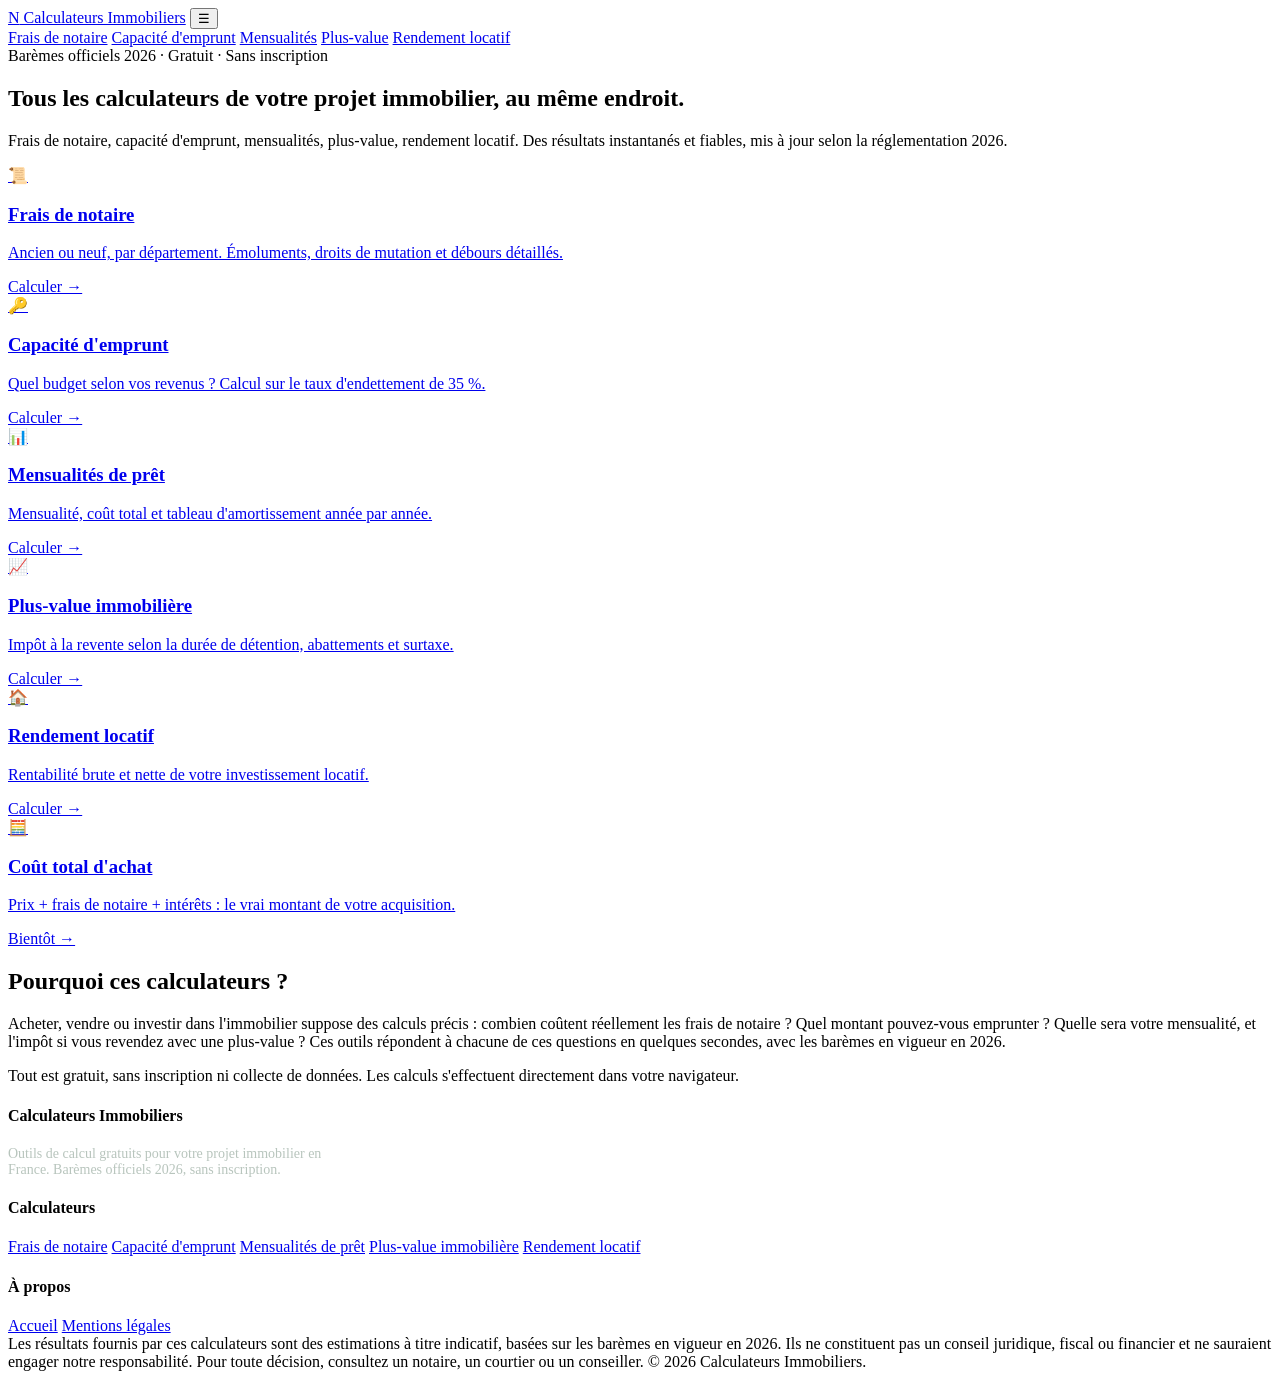
==== index.html @ 678459cd "Ajout index.html" ====
<!DOCTYPE html><html lang="fr"><head>
<meta charset="UTF-8"><meta name="viewport" content="width=device-width,initial-scale=1">
<title>Calculateurs Immobiliers 2026 — Frais de notaire, prêt, plus-value (gratuit)</title>
<meta name="description" content="Calculez gratuitement vos frais de notaire, capacité d'emprunt, mensualités de prêt, plus-value et rendement locatif. Barèmes officiels 2026, sans inscription.">
<link rel="canonical" href="https://biloute26.github.io/immo/">
<meta property="og:title" content="Calculateurs Immobiliers 2026"><meta property="og:description" content="Tous les calculateurs pour votre projet immobilier. Gratuit, à jour 2026."><meta property="og:type" content="website">
<link rel="preconnect" href="https://fonts.googleapis.com"><link rel="preconnect" href="https://fonts.gstatic.com" crossorigin>
<link href="https://fonts.googleapis.com/css2?family=Fraunces:opsz,wght@9..144,500;9..144,600;9..144,700&family=Inter:wght@400;500;600;700&display=swap" rel="stylesheet">
<link rel="stylesheet" href="shared.css">
<script async src="https://pagead2.googlesyndication.com/pagead/js/adsbygoogle.js?client=ca-pub-2586059139929294" crossorigin="anonymous"></script>
<script type="application/ld+json">{"@context":"https://schema.org","@type":"WebSite","name":"Calculateurs Immobiliers","url":"https://biloute26.github.io/immo/"}</script>
</head><body>
<header class="site"><div class="wrap">
<a href="index.html" class="logo"><span class="mark">N</span> Calculateurs Immobiliers</a>
<button class="burger" onclick="document.getElementById('nav').classList.toggle('open')">☰</button>
<nav class="main" id="nav">
<a href="frais-de-notaire.html">Frais de notaire</a>
<a href="capacite-emprunt.html">Capacité d'emprunt</a>
<a href="mensualites-pret.html">Mensualités</a>
<a href="plus-value.html">Plus-value</a>
<a href="rendement-locatif.html">Rendement locatif</a>
</nav></div></header>
<section class="hero"><div class="wrap">
<div class="eyebrow">Barèmes officiels 2026 · Gratuit · Sans inscription</div>
<h1>Tous les calculateurs de votre projet immobilier, au même endroit.</h1>
<p>Frais de notaire, capacité d'emprunt, mensualités, plus-value, rendement locatif. Des résultats instantanés et fiables, mis à jour selon la réglementation 2026.</p>
</div></section>
<div class="tools wrap"><div class="tools-grid">
<a class="tool-card" href="frais-de-notaire.html"><div class="ic">📜</div><h3>Frais de notaire</h3><p>Ancien ou neuf, par département. Émoluments, droits de mutation et débours détaillés.</p><div class="go">Calculer →</div></a>
<a class="tool-card" href="capacite-emprunt.html"><div class="ic">🔑</div><h3>Capacité d'emprunt</h3><p>Quel budget selon vos revenus ? Calcul sur le taux d'endettement de 35 %.</p><div class="go">Calculer →</div></a>
<a class="tool-card" href="mensualites-pret.html"><div class="ic">📊</div><h3>Mensualités de prêt</h3><p>Mensualité, coût total et tableau d'amortissement année par année.</p><div class="go">Calculer →</div></a>
<a class="tool-card" href="plus-value.html"><div class="ic">📈</div><h3>Plus-value immobilière</h3><p>Impôt à la revente selon la durée de détention, abattements et surtaxe.</p><div class="go">Calculer →</div></a>
<a class="tool-card" href="rendement-locatif.html"><div class="ic">🏠</div><h3>Rendement locatif</h3><p>Rentabilité brute et nette de votre investissement locatif.</p><div class="go">Calculer →</div></a>
<a class="tool-card" href="frais-de-notaire.html"><div class="ic">🧮</div><h3>Coût total d'achat</h3><p>Prix + frais de notaire + intérêts : le vrai montant de votre acquisition.</p><div class="go">Bientôt →</div></a>
</div></div>
<div class="container content">
<h2>Pourquoi ces calculateurs ?</h2>
<p>Acheter, vendre ou investir dans l'immobilier suppose des calculs précis : combien coûtent réellement les frais de notaire ? Quel montant pouvez-vous emprunter ? Quelle sera votre mensualité, et l'impôt si vous revendez avec une plus-value ? Ces outils répondent à chacune de ces questions en quelques secondes, avec les barèmes en vigueur en 2026.</p>
<p>Tout est gratuit, sans inscription ni collecte de données. Les calculs s'effectuent directement dans votre navigateur.</p>
<div class="ad-slot"><ins class="adsbygoogle" style="display:block" data-ad-client="ca-pub-2586059139929294" data-ad-slot="0000000000" data-ad-format="auto" data-full-width-responsive="true"></ins><script>(adsbygoogle=window.adsbygoogle||[]).push({});</script></div>
</div>
<footer class="site"><div class="wrap">
<div class="cols">
<div><h4>Calculateurs Immobiliers</h4><p style="font-size:14px;color:#B8C5BD;max-width:340px">Outils de calcul gratuits pour votre projet immobilier en France. Barèmes officiels 2026, sans inscription.</p></div>
<div><h4>Calculateurs</h4>
<a href="frais-de-notaire.html">Frais de notaire</a>
<a href="capacite-emprunt.html">Capacité d'emprunt</a>
<a href="mensualites-pret.html">Mensualités de prêt</a>
<a href="plus-value.html">Plus-value immobilière</a>
<a href="rendement-locatif.html">Rendement locatif</a></div>
<div><h4>À propos</h4>
<a href="index.html">Accueil</a>
<a href="mentions-legales.html">Mentions légales</a></div>
</div>
<div class="disc">Les résultats fournis par ces calculateurs sont des estimations à titre indicatif, basées sur les barèmes en vigueur en 2026. Ils ne constituent pas un conseil juridique, fiscal ou financier et ne sauraient engager notre responsabilité. Pour toute décision, consultez un notaire, un courtier ou un conseiller. © 2026 Calculateurs Immobiliers.</div>
</div></footer>
<script src="calc.js"></script>
<script>document.addEventListener('click',e=>{if(!e.target.closest('nav')&&!e.target.closest('.burger')){const n=document.getElementById('nav');if(n)n.classList.remove('open')}})</script>
</body></html>
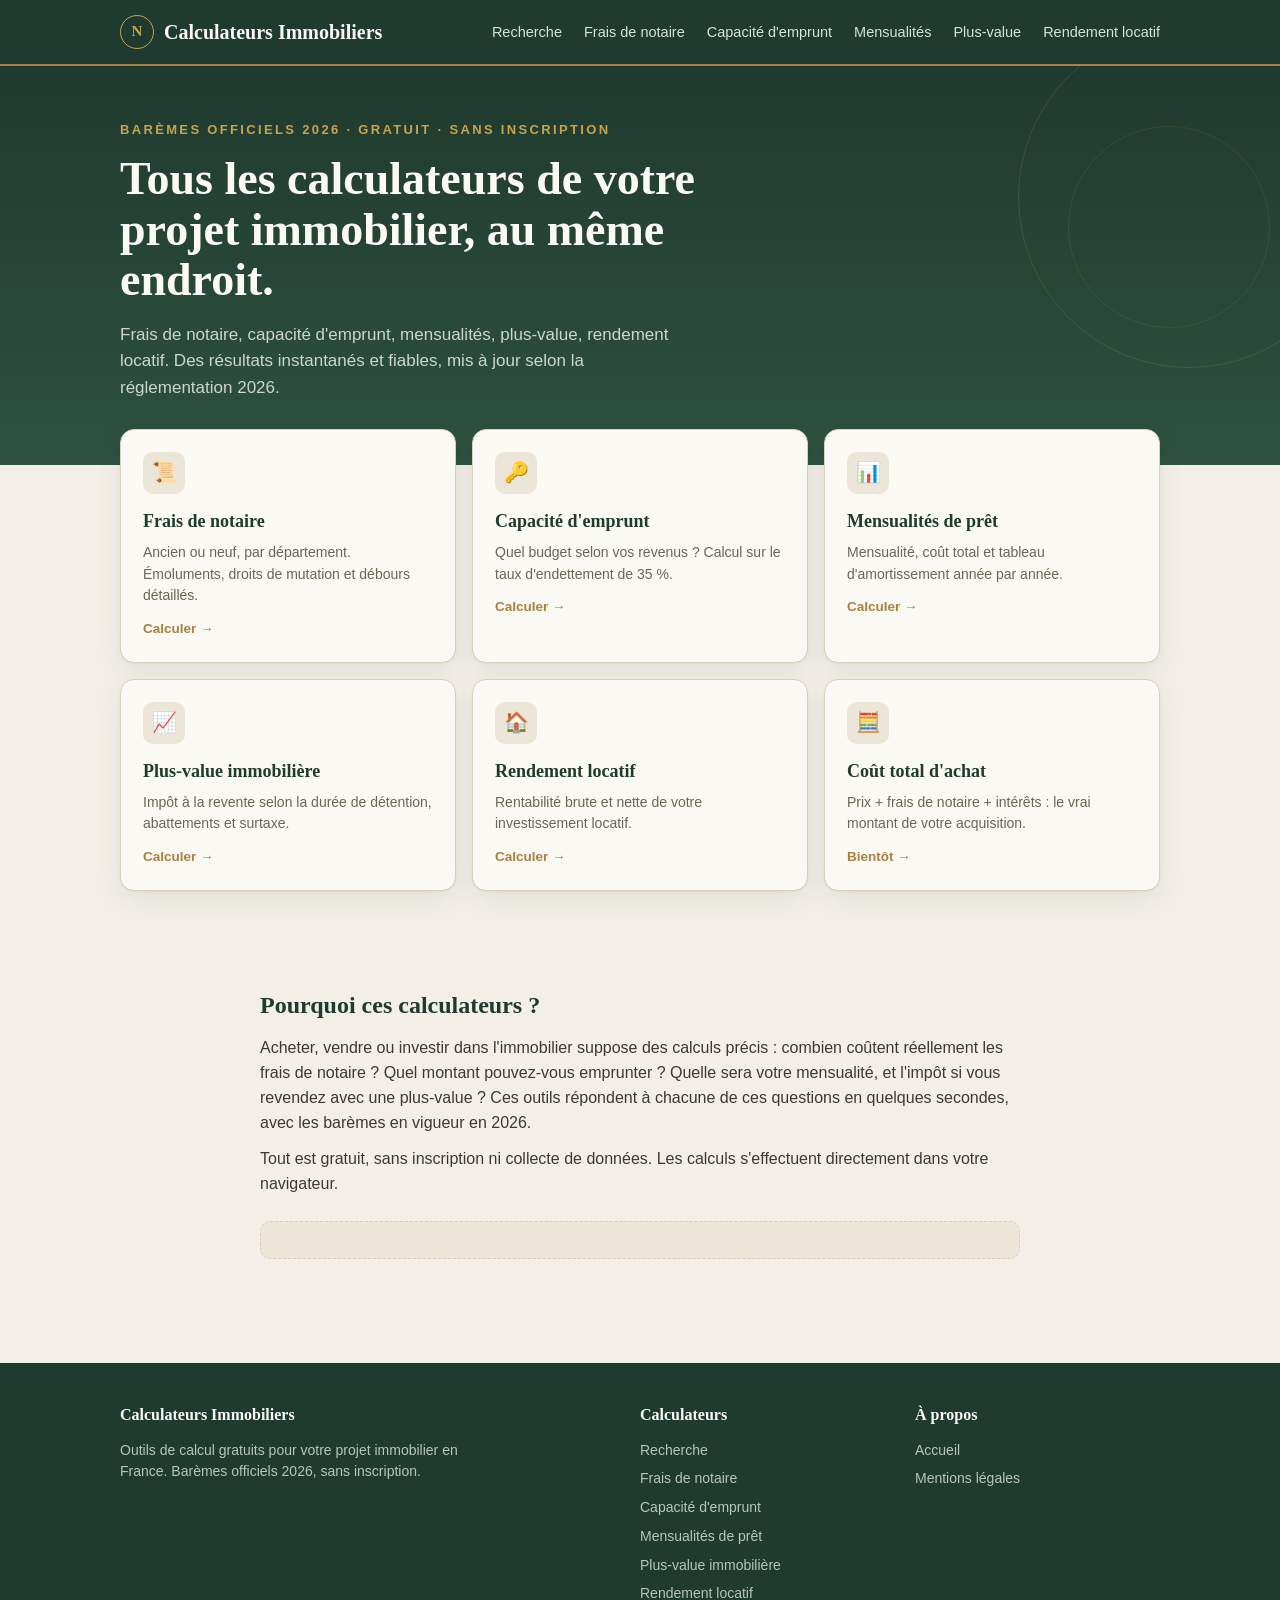
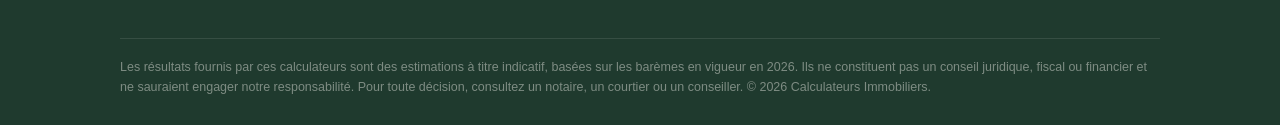
==== commit 37caa602: "Ajout lien recherche" ====
--- a/index.html
+++ b/index.html
@@ -14,6 +14,7 @@
 <a href="index.html" class="logo"><span class="mark">N</span> Calculateurs Immobiliers</a>
 <button class="burger" onclick="document.getElementById('nav').classList.toggle('open')">☰</button>
 <nav class="main" id="nav">
+<a href="recherche.html">Recherche</a>
 <a href="frais-de-notaire.html">Frais de notaire</a>
 <a href="capacite-emprunt.html">Capacité d'emprunt</a>
 <a href="mensualites-pret.html">Mensualités</a>
@@ -43,6 +44,7 @@
 <div class="cols">
 <div><h4>Calculateurs Immobiliers</h4><p style="font-size:14px;color:#B8C5BD;max-width:340px">Outils de calcul gratuits pour votre projet immobilier en France. Barèmes officiels 2026, sans inscription.</p></div>
 <div><h4>Calculateurs</h4>
+<a href="recherche.html">Recherche</a>
 <a href="frais-de-notaire.html">Frais de notaire</a>
 <a href="capacite-emprunt.html">Capacité d'emprunt</a>
 <a href="mensualites-pret.html">Mensualités de prêt</a>
--- a/shared.css
+++ b/shared.css
@@ -0,0 +1,111 @@
+:root{
+--paper:#F3EFE6;--paper2:#ECE6D8;--ink:#1F3A2E;--ink2:#2E5141;
+--brass:#A9803E;--brass2:#C9A24B;--line:#D8CFBC;--text:#23231F;--muted:#6B6557;
+--white:#FBF9F3;--shadow:0 1px 2px rgba(31,58,46,.06),0 8px 28px rgba(31,58,46,.08);
+--ok:#2E7D52;--warn:#B5562A;
+}
+*{box-sizing:border-box;margin:0;padding:0}
+html{scroll-behavior:smooth}
+body{font-family:'Inter',-apple-system,BlinkMacSystemFont,'Segoe UI',sans-serif;background:var(--paper);color:var(--text);line-height:1.55;-webkit-font-smoothing:antialiased}
+h1,h2,h3,.serif{font-family:'Fraunces','Georgia',serif}
+a{color:var(--ink2);text-decoration:none}
+a:hover{text-decoration:underline}
+.wrap{max-width:1080px;margin:0 auto;padding:0 20px}
+.container{max-width:760px;margin:0 auto;padding:0 20px}
+
+/* HEADER */
+header.site{background:var(--ink);color:var(--white);position:sticky;top:0;z-index:50;border-bottom:2px solid var(--brass)}
+header.site .wrap{display:flex;align-items:center;justify-content:space-between;height:64px}
+.logo{display:flex;align-items:center;gap:10px;color:var(--white);font-family:'Fraunces',serif;font-weight:600;font-size:20px}
+.logo:hover{text-decoration:none}
+.logo .mark{width:34px;height:34px;border:1.5px solid var(--brass2);border-radius:50%;display:grid;place-items:center;font-size:15px;color:var(--brass2);font-weight:700}
+nav.main{display:flex;gap:22px}
+nav.main a{color:#D8E0DA;font-size:14.5px;font-weight:500}
+nav.main a:hover{color:var(--white);text-decoration:none}
+.burger{display:none;background:none;border:none;color:var(--white);font-size:26px;cursor:pointer}
+
+/* HERO */
+.hero{background:linear-gradient(180deg,var(--ink) 0%,var(--ink2) 100%);color:var(--white);padding:54px 0 64px;position:relative;overflow:hidden}
+.hero:after{content:"";position:absolute;right:-80px;top:-40px;width:340px;height:340px;border:1px solid rgba(201,162,75,.18);border-radius:50%}
+.hero:before{content:"";position:absolute;right:10px;top:60px;width:200px;height:200px;border:1px solid rgba(201,162,75,.12);border-radius:50%}
+.hero .eyebrow{color:var(--brass2);font-size:13px;letter-spacing:.18em;text-transform:uppercase;font-weight:600;margin-bottom:14px}
+.hero h1{font-size:clamp(30px,5vw,46px);line-height:1.1;font-weight:600;max-width:680px;margin-bottom:16px}
+.hero p{color:#CBD6CF;font-size:17px;max-width:560px}
+
+/* GRID CARDS */
+.tools{margin:-36px auto 56px;position:relative;z-index:5}
+.tools-grid{display:grid;grid-template-columns:repeat(3,1fr);gap:16px}
+.tool-card{background:var(--white);border:1px solid var(--line);border-radius:14px;padding:22px;box-shadow:var(--shadow);transition:transform .18s,box-shadow .18s;display:block}
+.tool-card:hover{transform:translateY(-3px);box-shadow:0 4px 10px rgba(31,58,46,.1),0 18px 44px rgba(31,58,46,.14);text-decoration:none}
+.tool-card .ic{width:42px;height:42px;border-radius:10px;background:var(--paper2);display:grid;place-items:center;margin-bottom:14px;font-size:20px}
+.tool-card h3{font-size:18px;color:var(--ink);margin-bottom:6px}
+.tool-card p{font-size:14px;color:var(--muted)}
+.tool-card .go{margin-top:12px;color:var(--brass);font-size:13.5px;font-weight:600}
+
+/* CALC PAGE */
+.calc-head{padding:34px 0 10px}
+.calc-head .crumb{font-size:13px;color:var(--muted);margin-bottom:12px}
+.calc-head h1{font-size:clamp(26px,4vw,36px);color:var(--ink);margin-bottom:10px;line-height:1.12}
+.calc-head .lead{color:var(--muted);font-size:16px;max-width:640px}
+
+.panel{background:var(--white);border:1px solid var(--line);border-radius:16px;box-shadow:var(--shadow);padding:26px;margin:22px 0}
+.field{margin-bottom:18px}
+.field label{display:block;font-size:14px;font-weight:600;color:var(--ink);margin-bottom:7px}
+.field .hint{font-size:12.5px;color:var(--muted);font-weight:400;margin-top:4px}
+.inp{position:relative}
+.inp input,.inp select{width:100%;padding:13px 15px;font-size:16px;border:1.5px solid var(--line);border-radius:10px;background:var(--white);color:var(--text);font-family:inherit;transition:border-color .15s}
+.inp input:focus,.inp select:focus{outline:none;border-color:var(--ink2);box-shadow:0 0 0 3px rgba(46,81,65,.1)}
+.inp .unit{position:absolute;right:14px;top:50%;transform:translateY(-50%);color:var(--muted);font-size:15px;pointer-events:none}
+.seg{display:flex;gap:0;border:1.5px solid var(--line);border-radius:10px;overflow:hidden}
+.seg button{flex:1;padding:12px;background:var(--white);border:none;font-family:inherit;font-size:14.5px;font-weight:600;color:var(--muted);cursor:pointer;transition:.15s}
+.seg button.active{background:var(--ink2);color:var(--white)}
+.seg button:not(:last-child){border-right:1.5px solid var(--line)}
+.row2{display:grid;grid-template-columns:1fr 1fr;gap:16px}
+
+/* RESULT */
+.result{background:linear-gradient(165deg,var(--ink) 0%,var(--ink2) 100%);color:var(--white);border-radius:16px;padding:28px;margin:22px 0}
+.result .big-label{color:var(--brass2);font-size:13px;letter-spacing:.12em;text-transform:uppercase;font-weight:600}
+.result .big{font-family:'Fraunces',serif;font-size:clamp(38px,7vw,58px);font-weight:600;line-height:1;margin:8px 0 4px}
+.result .sub{color:#CBD6CF;font-size:15px}
+.breakdown{margin-top:22px;border-top:1px solid rgba(255,255,255,.14);padding-top:18px}
+.brow{display:flex;justify-content:space-between;padding:9px 0;font-size:15px;border-bottom:1px solid rgba(255,255,255,.08)}
+.brow:last-child{border-bottom:none}
+.brow .v{font-weight:600}
+.brow.total{font-size:17px;color:var(--brass2);font-weight:700;margin-top:4px}
+.amort{width:100%;border-collapse:collapse;margin-top:16px;font-size:13.5px}
+.amort th,.amort td{padding:8px 6px;text-align:right;border-bottom:1px solid var(--line)}
+.amort th{color:var(--muted);font-weight:600;text-align:right}
+.amort th:first-child,.amort td:first-child{text-align:left}
+
+/* CONTENT */
+.content{padding:8px 0 40px}
+.content h2{font-size:24px;color:var(--ink);margin:32px 0 12px}
+.content h3{font-size:18px;color:var(--ink);margin:22px 0 8px}
+.content p{margin-bottom:12px;color:#3A3A33}
+.content ul{margin:0 0 14px 20px;color:#3A3A33}
+.content li{margin-bottom:6px}
+.faq details{background:var(--white);border:1px solid var(--line);border-radius:10px;margin-bottom:10px;padding:0 16px}
+.faq summary{padding:15px 0;font-weight:600;color:var(--ink);cursor:pointer;list-style:none}
+.faq summary::-webkit-details-marker{display:none}
+.faq summary:before{content:"+";color:var(--brass);font-weight:700;margin-right:10px}
+.faq details[open] summary:before{content:"−"}
+.faq details p{padding:0 0 15px;color:#3A3A33}
+.ad-slot{background:var(--paper2);border:1px dashed var(--line);border-radius:10px;padding:18px;text-align:center;color:var(--muted);font-size:13px;margin:24px 0}
+
+/* FOOTER */
+footer.site{background:var(--ink);color:#B8C5BD;padding:40px 0 28px;margin-top:40px}
+footer.site .cols{display:grid;grid-template-columns:2fr 1fr 1fr;gap:30px;margin-bottom:26px}
+footer.site h4{color:var(--white);font-family:'Fraunces',serif;font-size:16px;margin-bottom:12px}
+footer.site a{color:#B8C5BD;display:block;font-size:14px;margin-bottom:7px}
+footer.site a:hover{color:var(--white)}
+footer.site .disc{font-size:12.5px;color:#7E8C83;border-top:1px solid rgba(255,255,255,.1);padding-top:18px;line-height:1.6}
+
+@media(max-width:860px){.tools-grid{grid-template-columns:1fr 1fr}}
+@media(max-width:680px){
+.tools-grid{grid-template-columns:1fr}.tools{margin-top:-28px}
+nav.main{display:none;position:absolute;top:64px;left:0;right:0;background:var(--ink2);flex-direction:column;padding:14px 20px;gap:0;border-bottom:2px solid var(--brass)}
+nav.main.open{display:flex}nav.main a{padding:12px 0;border-bottom:1px solid rgba(255,255,255,.08)}
+.burger{display:block}.row2{grid-template-columns:1fr}
+footer.site .cols{grid-template-columns:1fr;gap:20px}
+}
+@media(prefers-reduced-motion:reduce){*{transition:none!important;scroll-behavior:auto}}
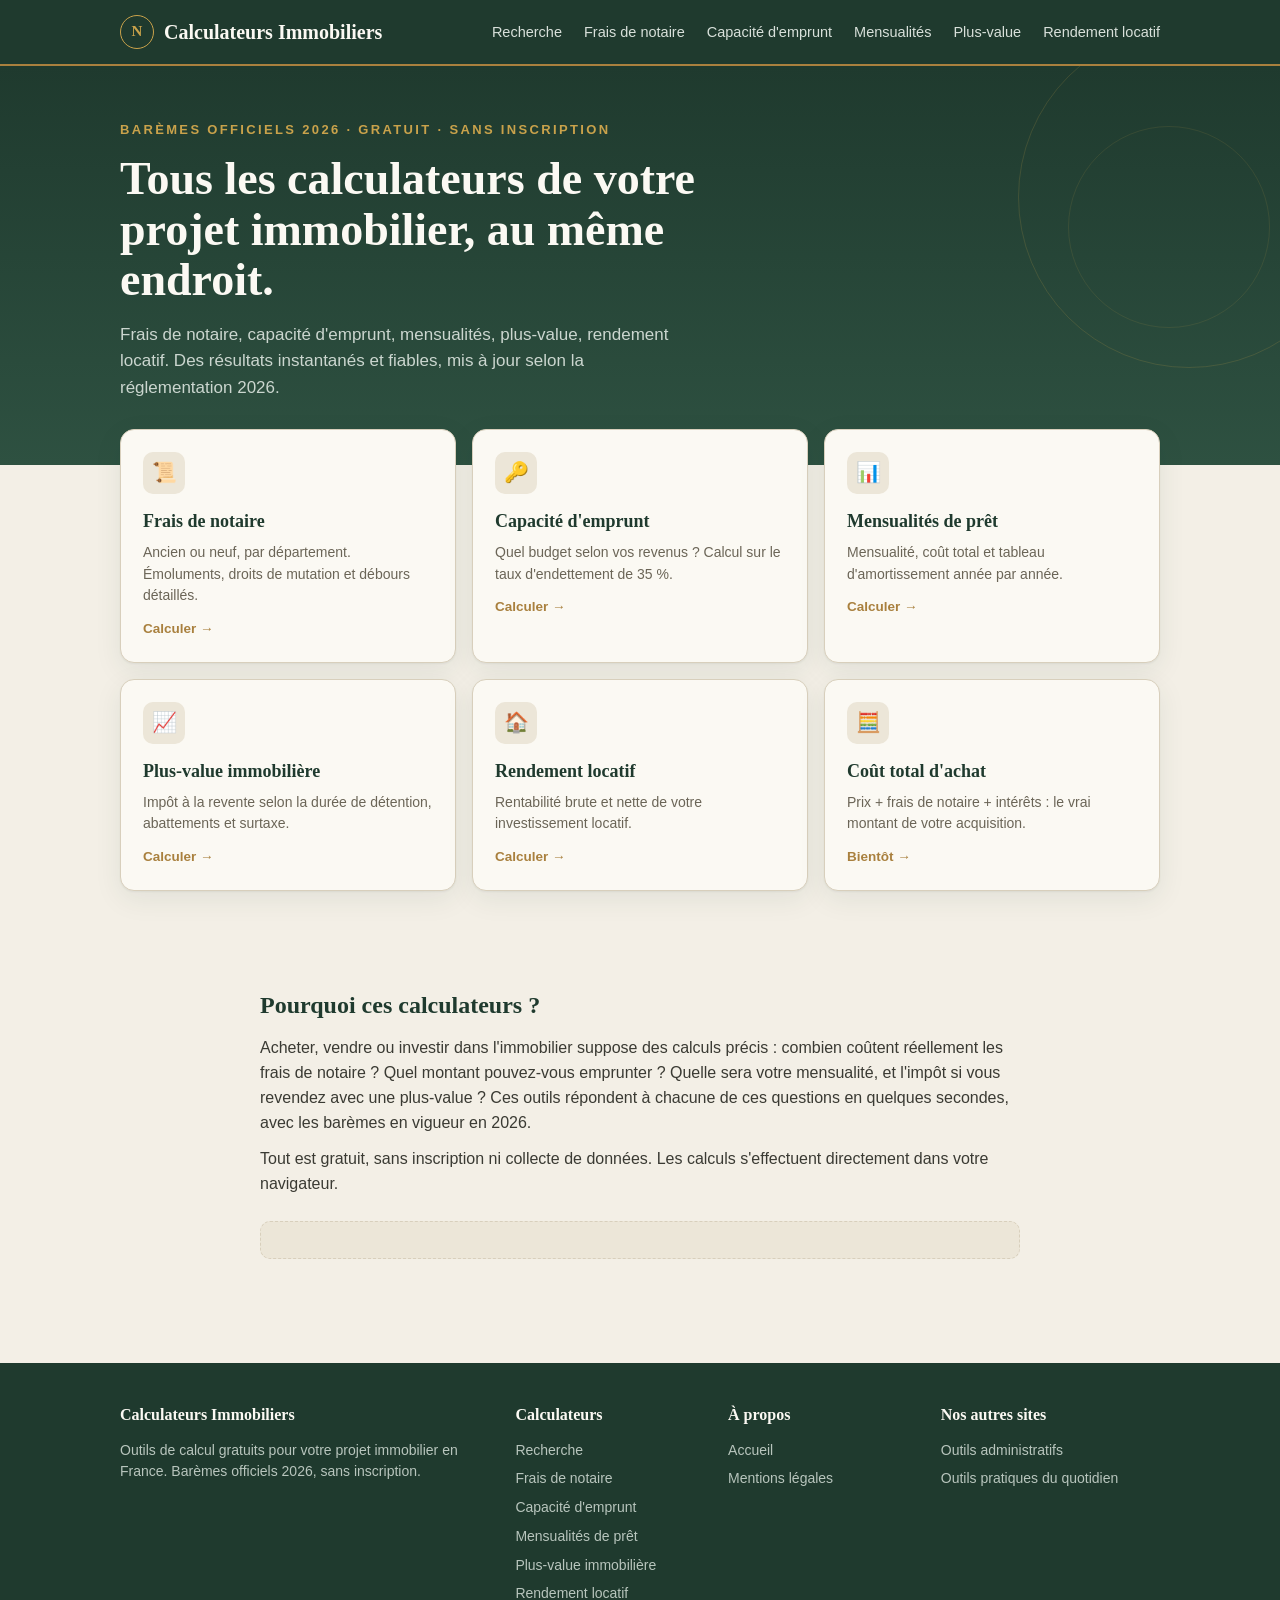
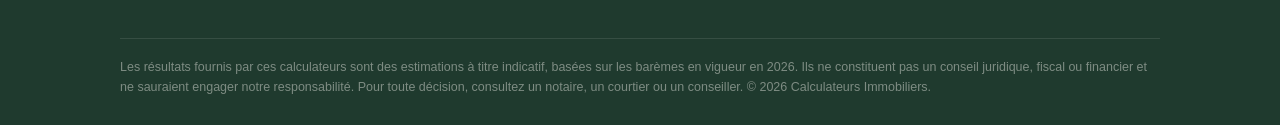
==== commit 9d81e5c0: "Maillage inter-sites" ====
--- a/index.html
+++ b/index.html
@@ -53,6 +53,7 @@
 <div><h4>À propos</h4>
 <a href="index.html">Accueil</a>
 <a href="mentions-legales.html">Mentions légales</a></div>
+<div><h4>Nos autres sites</h4><a href="https://biloute26.github.io/outils-administratifs/" target="_blank" rel="noopener">Outils administratifs</a><a href="https://biloute26.github.io/Outils-pratiques-du-Quotidien/" target="_blank" rel="noopener">Outils pratiques du quotidien</a></div>
 </div>
 <div class="disc">Les résultats fournis par ces calculateurs sont des estimations à titre indicatif, basées sur les barèmes en vigueur en 2026. Ils ne constituent pas un conseil juridique, fiscal ou financier et ne sauraient engager notre responsabilité. Pour toute décision, consultez un notaire, un courtier ou un conseiller. © 2026 Calculateurs Immobiliers.</div>
 </div></footer>
--- a/shared.css
+++ b/shared.css
@@ -94,7 +94,7 @@
 
 /* FOOTER */
 footer.site{background:var(--ink);color:#B8C5BD;padding:40px 0 28px;margin-top:40px}
-footer.site .cols{display:grid;grid-template-columns:2fr 1fr 1fr;gap:30px;margin-bottom:26px}
+footer.site .cols{display:grid;grid-template-columns:2fr 1fr 1fr 1.2fr;gap:30px;margin-bottom:26px}
 footer.site h4{color:var(--white);font-family:'Fraunces',serif;font-size:16px;margin-bottom:12px}
 footer.site a{color:#B8C5BD;display:block;font-size:14px;margin-bottom:7px}
 footer.site a:hover{color:var(--white)}
@@ -109,3 +109,16 @@
 footer.site .cols{grid-template-columns:1fr;gap:20px}
 }
 @media(prefers-reduced-motion:reduce){*{transition:none!important;scroll-behavior:auto}}
+
+/* Bandeau taux d'usure */
+.usure{background:var(--white);border:1px solid var(--line);border-left:3px solid var(--brass);border-radius:12px;padding:18px;margin:22px 0;box-shadow:var(--shadow)}
+.usure-head{display:flex;justify-content:space-between;align-items:baseline;margin-bottom:14px;flex-wrap:wrap;gap:6px}
+.usure-head strong{font-family:'Fraunces',serif;color:var(--ink);font-size:16px}
+.usure-date{font-size:12.5px;color:var(--muted)}
+.usure-grid{display:grid;grid-template-columns:1fr 1fr;gap:14px}
+.usure-cell{background:var(--paper);border-radius:9px;padding:13px}
+.usure-cell .ul{display:block;font-size:12.5px;color:var(--muted);font-weight:600;margin-bottom:9px;text-transform:uppercase;letter-spacing:.04em}
+.usure-cell .uv{display:inline-block;margin-right:14px;font-weight:700;color:var(--ink);font-size:17px}
+.usure-cell .uv small{display:block;font-weight:500;color:var(--muted);font-size:11px;margin-top:1px}
+.usure-foot{font-size:12px;color:var(--muted);margin-top:12px;line-height:1.5}
+@media(max-width:680px){.usure-grid{grid-template-columns:1fr}.usure-cell .uv{font-size:16px}}
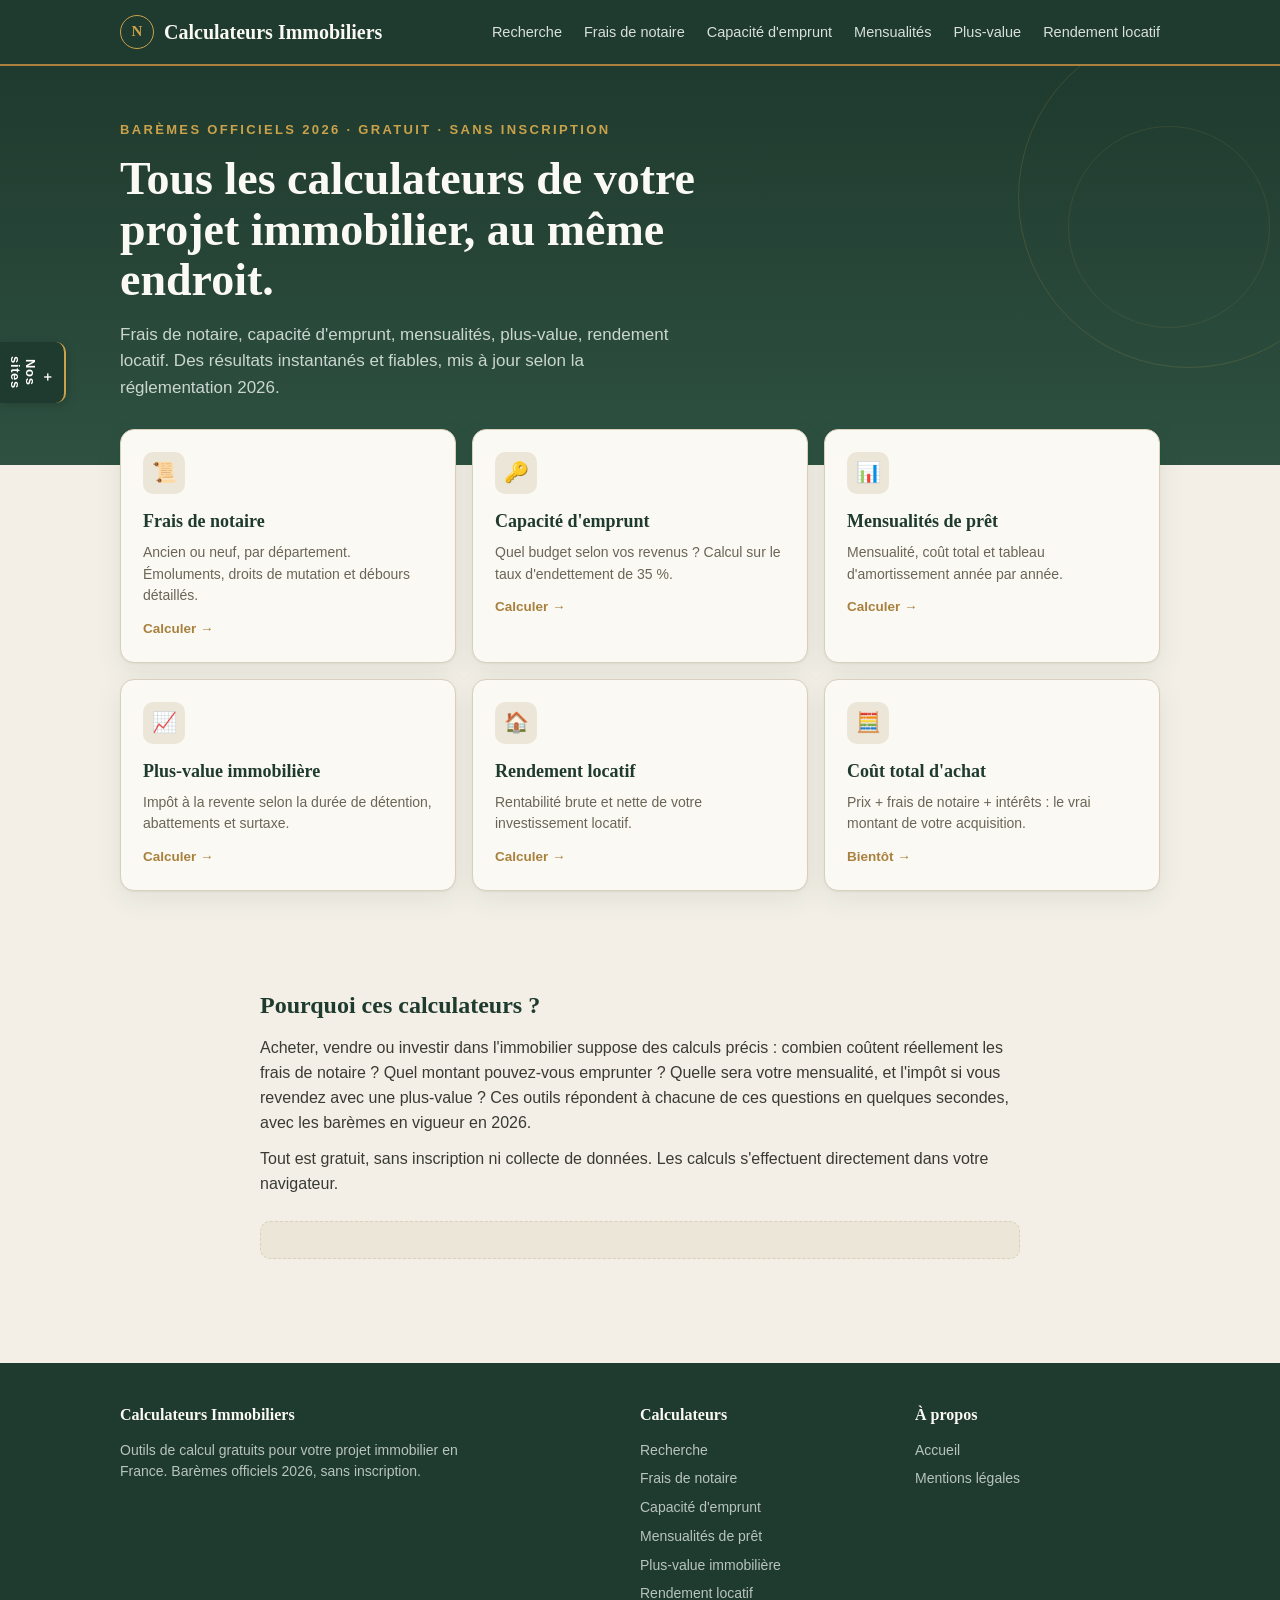
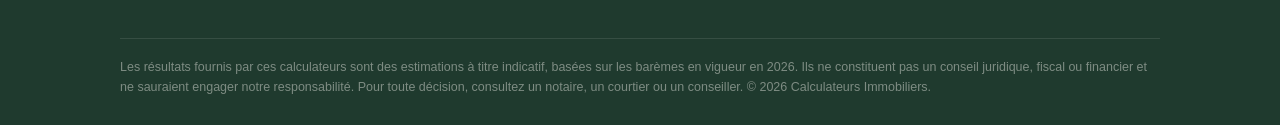
==== commit 9893433d: "Onglet flottant reseau de sites" ====
--- a/index.html
+++ b/index.html
@@ -53,10 +53,11 @@
 <div><h4>À propos</h4>
 <a href="index.html">Accueil</a>
 <a href="mentions-legales.html">Mentions légales</a></div>
-<div><h4>Nos autres sites</h4><a href="https://biloute26.github.io/outils-administratifs/" target="_blank" rel="noopener">Outils administratifs</a><a href="https://biloute26.github.io/Outils-pratiques-du-Quotidien/" target="_blank" rel="noopener">Outils pratiques du quotidien</a></div>
+
 </div>
 <div class="disc">Les résultats fournis par ces calculateurs sont des estimations à titre indicatif, basées sur les barèmes en vigueur en 2026. Ils ne constituent pas un conseil juridique, fiscal ou financier et ne sauraient engager notre responsabilité. Pour toute décision, consultez un notaire, un courtier ou un conseiller. © 2026 Calculateurs Immobiliers.</div>
 </div></footer>
 <script src="calc.js"></script>
 <script>document.addEventListener('click',e=>{if(!e.target.closest('nav')&&!e.target.closest('.burger')){const n=document.getElementById('nav');if(n)n.classList.remove('open')}})</script>
+<script src="reseau.js"></script>
 </body></html>
--- a/shared.css
+++ b/shared.css
@@ -94,7 +94,7 @@
 
 /* FOOTER */
 footer.site{background:var(--ink);color:#B8C5BD;padding:40px 0 28px;margin-top:40px}
-footer.site .cols{display:grid;grid-template-columns:2fr 1fr 1fr 1.2fr;gap:30px;margin-bottom:26px}
+footer.site .cols{display:grid;grid-template-columns:2fr 1fr 1fr;gap:30px;margin-bottom:26px}
 footer.site h4{color:var(--white);font-family:'Fraunces',serif;font-size:16px;margin-bottom:12px}
 footer.site a{color:#B8C5BD;display:block;font-size:14px;margin-bottom:7px}
 footer.site a:hover{color:var(--white)}
